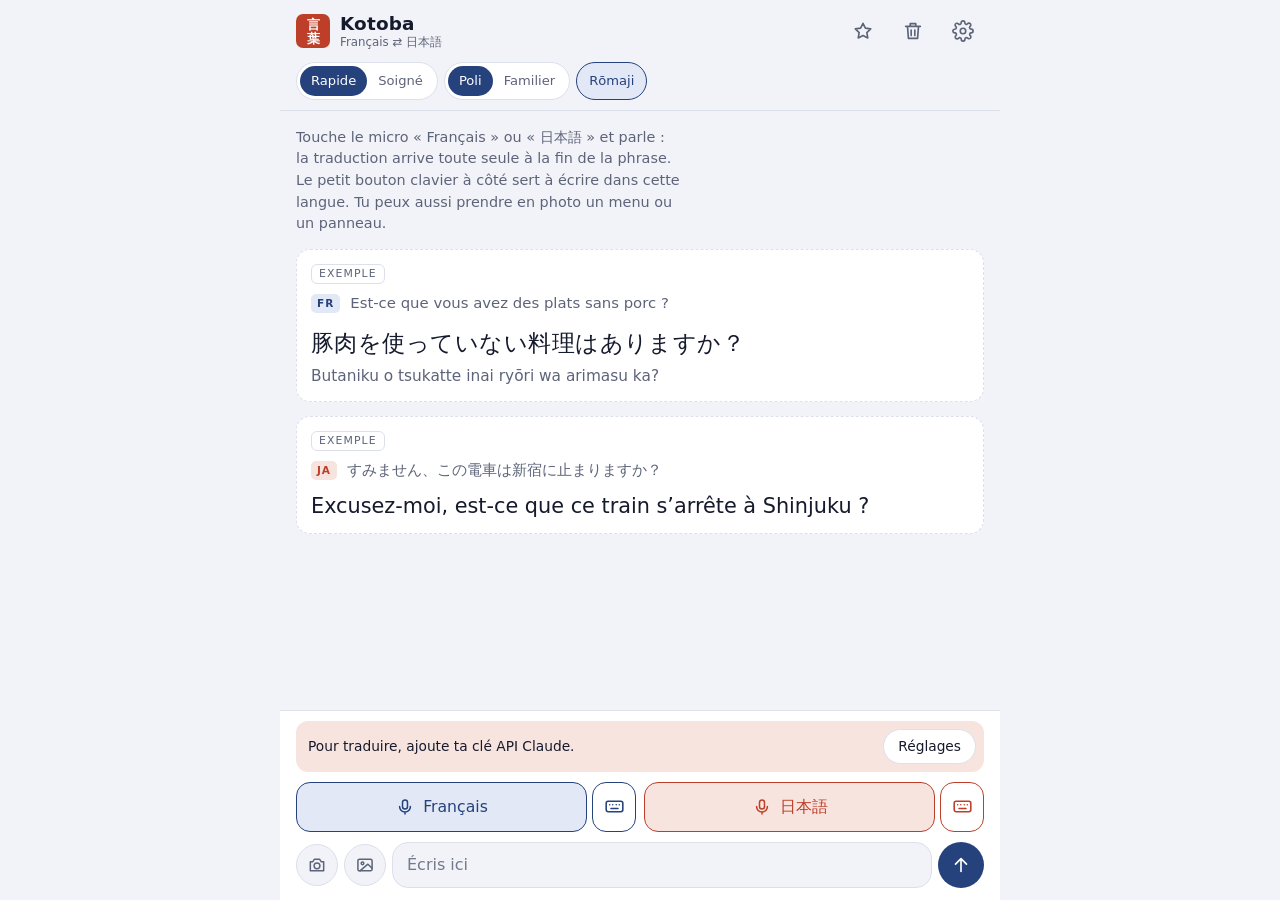
==== web/index.html @ 583528cf "Minuteur autour du micro, conseil pour les claviers Samsung, tout effacer - Pendant la dictée, le co" ====
<!doctype html>
<html lang="fr">
<head>
<meta charset="utf-8">
<meta name="viewport" content="width=device-width, initial-scale=1, viewport-fit=cover, interactive-widget=resizes-content">
<meta http-equiv="Content-Security-Policy" content="default-src 'self'; script-src 'self'; style-src 'self' https://fonts.googleapis.com; font-src https://fonts.gstatic.com; img-src 'self' blob: data:; connect-src https://api.anthropic.com">
<meta name="theme-color" content="#F2F3F8" media="(prefers-color-scheme: light)">
<meta name="theme-color" content="#0E1120" media="(prefers-color-scheme: dark)">
<title>Kotoba</title>
<link rel="preconnect" href="https://fonts.googleapis.com">
<link rel="preconnect" href="https://fonts.gstatic.com" crossorigin>
<link rel="stylesheet" href="https://fonts.googleapis.com/css2?family=Zen+Kaku+Gothic+New:wght@400;500;700&display=swap">
<link rel="stylesheet" href="https://fonts.googleapis.com/css2?family=Shippori+Mincho+B1:wght@800&text=%E8%A8%80%E8%91%89&display=swap">
<link rel="stylesheet" href="app.css">
</head>
<body>
<div class="app">
  <header class="top band">
    <div class="brandrow">
      <span class="seal" aria-hidden="true"><span><b>言</b><b>葉</b></span></span>
      <div class="brand"><span class="name">Kotoba</span><span class="pair">Français ⇄ <span lang="ja">日本語</span></span></div>
      <span class="spacer"></span>
      <button id="favBtn" class="icon-btn" type="button" aria-pressed="false" aria-label="Afficher seulement les favoris"></button>
      <button id="clearBtn" class="icon-btn" type="button" aria-label="Effacer les messages"></button>
      <button id="setBtn" class="icon-btn" type="button" aria-label="Réglages"></button>
    </div>
    <div id="confirm" class="confirm" hidden>
      <span>Effacer les messages ?</span>
      <span class="spacer"></span>
      <button id="cancelClear" class="txt-btn" type="button">Annuler</button>
      <button id="keepFavs" class="txt-btn" type="button">Garder les favoris</button>
      <button id="doClear" class="txt-btn danger" type="button">Tout effacer</button>
    </div>
    <div class="prefs" role="group" aria-label="Réglages de traduction">
      <div class="seg" role="group" aria-label="Vitesse de traduction">
        <button type="button" id="tierQuick" data-pref="tier" data-val="quick">Rapide</button>
        <button type="button" id="tierCareful" data-pref="tier" data-val="careful">Soigné</button>
      </div>
      <div class="seg" role="group" aria-label="Registre du japonais">
        <button type="button" id="regPolite" data-pref="polite" data-val="1">Poli</button>
        <button type="button" id="regCasual" data-pref="polite" data-val="0">Familier</button>
      </div>
      <button type="button" id="romajiBtn" class="chip" aria-pressed="true">Rōmaji</button>
    </div>
  </header>

  <main id="thread" class="thread band"></main>

  <footer class="composer band">
    <div id="banner" class="banner" hidden>
      <span id="bannerText"></span>
      <button id="bannerBtn" class="txt-btn" type="button">Réglages</button>
    </div>
    <div class="speakers" role="group" aria-label="Parler ou écrire">
      <div class="spk-pair fr">
        <button type="button" class="spk" data-mic="fr" aria-pressed="false"><span class="ico"></span><span class="lbl">Français</span></button>
        <button type="button" class="kbd" data-kbd="fr" aria-label="Écrire en français"></button>
      </div>
      <div class="spk-pair ja" lang="ja">
        <button type="button" class="spk" data-mic="ja" aria-pressed="false"><span class="ico"></span><span class="lbl">日本語</span></button>
        <button type="button" class="kbd" data-kbd="ja" aria-label="日本語で入力"></button>
      </div>
    </div>
    <form id="form" class="field" autocomplete="off">
      <label id="cameraBtn" class="round photo" for="cameraInput" role="button" tabindex="0" aria-label="Prendre une photo"></label>
      <input id="cameraInput" class="vh" type="file" accept="image/*" capture="environment" tabindex="-1">
      <label id="galleryBtn" class="round photo" for="galleryInput" role="button" tabindex="0" aria-label="Choisir une photo dans la galerie"></label>
      <input id="galleryInput" class="vh" type="file" accept="image/*" tabindex="-1">
      <textarea id="src" rows="1" enterkeyhint="send" aria-label="Texte à traduire"></textarea>
      <button type="submit" id="sendBtn" class="round send" aria-label="Traduire"></button>
    </form>
  </footer>
</div>

<div id="show" class="show" role="dialog" aria-modal="true" aria-label="Traduction en grand" hidden>
  <button id="closeShow" class="icon-btn close" type="button" aria-label="Fermer"></button>
  <div class="big">
    <p id="showFrom" class="from"></p>
    <p id="showTr" class="bigtr"></p>
    <p id="showRo" class="bigro"></p>
  </div>
  <div class="showacts"><button id="showSpeak" class="txt-btn" type="button"></button></div>
</div>

<div id="settings" class="panel" role="dialog" aria-modal="true" aria-labelledby="setTitle" hidden>
  <div class="panel-bar band">
    <h2 id="setTitle">Réglages</h2>
    <button id="closeSettings" class="icon-btn" type="button" aria-label="Fermer"></button>
  </div>
  <div class="panel-body band">
    <section class="set-block">
      <h3>Clé API Claude</h3>
      <p class="hint">Kotoba appelle Claude directement avec ta clé. Elle reste seulement sur ce téléphone.</p>
      <div class="keyrow">
        <input id="keyInput" type="password" autocomplete="off" autocapitalize="off" autocorrect="off" spellcheck="false" placeholder="sk-ant-…" aria-label="Clé API">
        <button id="keyShow" class="txt-btn" type="button">Afficher</button>
      </div>
      <label class="ws-label" for="wsInput">Workspace, seulement si ta clé n’est liée à aucun</label>
      <input id="wsInput" class="ws-input" type="text" autocomplete="off" autocapitalize="off" autocorrect="off" spellcheck="false" placeholder="wrkspc_… (sinon laisse vide)">
      <div class="set-acts">
        <button id="keyDelete" class="txt-btn" type="button">Supprimer</button>
        <button id="keySave" class="txt-btn primary" type="button">Enregistrer et tester</button>
      </div>
      <p id="keyStatus" class="key-status" role="status"></p>
      <ol class="steps">
        <li>Ouvre <a href="https://platform.claude.com/settings/keys" target="_blank" rel="noopener">platform.claude.com</a> et connecte-toi (même compte que Claude).</li>
        <li><a href="https://platform.claude.com/settings/billing" target="_blank" rel="noopener">Billing</a> : ajoute un peu de crédit. 5 $ suffisent pour des milliers de phrases.</li>
        <li>API Keys : « Create key ». Lie la clé à un workspace (par exemple Default), puis copie-la et colle-la ci-dessus.</li>
        <li>Clé déjà créée sans workspace ? Colle l’ID du workspace (colonne ID de la page <a href="https://platform.claude.com/settings/workspaces" target="_blank" rel="noopener">Workspaces</a>) dans le second champ.</li>
      </ol>
      <p class="hint">C’est facturé à l’usage, à part de ton abonnement Claude.</p>
    </section>
    <section class="set-block">
      <h3>Dictée</h3>
      <label class="range-row" for="silenceInput"><span>Fin de la dictée après un silence de</span><output id="silenceOut" for="silenceInput"></output></label>
      <input id="silenceInput" class="range" type="range" min="1" max="15" step="0.5">
      <p class="hint">Plus c’est long, plus tu peux faire de pauses en parlant. Touche à nouveau le micro pour finir tout de suite.</p>
      <details class="found">
        <summary>Journal de la dernière dictée (en cas de souci)</summary>
        <pre id="speechLog" class="log"></pre>
        <div class="set-acts"><button id="copyLog" class="txt-btn" type="button">Copier le journal</button></div>
      </details>
    </section>
    <section class="set-block">
      <h3>Consommation</h3>
      <p id="usageText" class="hint"></p>
      <div class="set-acts"><button id="usageReset" class="txt-btn" type="button">Remettre à zéro</button></div>
    </section>
    <section class="set-block">
      <h3>Modèles</h3>
      <p class="hint">Rapide : Claude Haiku 5.5. Soigné et photos : Claude Sonnet 5.5.</p>
    </section>
    <p id="version" class="hint version"></p>
  </div>
</div>

<div id="lensView" class="lensview" role="dialog" aria-modal="true" aria-label="Photo traduite" hidden>
  <div class="lv-bar">
    <button id="lvClose" class="icon-btn" type="button" aria-label="Fermer"></button>
    <p id="lvTitle" class="lv-title"></p>
    <button id="lvOrig" class="chip" type="button" aria-pressed="false">Original</button>
  </div>
  <div id="lvScroll" class="lv-scroll"><div id="lvWrap" class="lv-wrap"></div></div>
  <p class="lv-hint">Touche un texte pour le lire en entier.</p>
  <div class="lv-zoom">
    <button id="lvOut" type="button" aria-label="Dézoomer">−</button>
    <span id="lvLevel">×1</span>
    <button id="lvIn" type="button" aria-label="Zoomer">+</button>
  </div>
</div>

<div id="sheet" class="sheet" role="dialog" aria-label="Texte traduit" hidden>
  <div class="sheet-in band">
    <p id="sheetO" class="sheet-o" lang="ja"></p>
    <p id="sheetT" class="sheet-t" lang="fr"></p>
    <div class="sheet-acts">
      <button id="sheetSpeak" class="txt-btn" type="button">Écouter le japonais</button>
      <button id="sheetClose" class="txt-btn" type="button">Fermer</button>
    </div>
  </div>
</div>

<div id="toast" class="toast" role="status" hidden></div>

<script src="app.js"></script>
</body>
</html>
---- web/app.css ----
/* Layout: one-screen phone app — header with brand and settings, scrolling thread of translation cards, composer docked at the bottom with the two microphone keys */
:root{
  --paper:#F2F3F8; --surface:#FFFFFF; --ink:#151A2C; --muted:#5D6479; --line:#DCE0EB;
  --ai:#25427C; --ai-soft:#E2E8F5; --on-ai:#FFFFFF;
  --shu:#BD3F2A; --shu-soft:#F8E4DF; --on-shu:#FFFFFF;
  --danger:#B3261E; --on-danger:#FFFFFF;
  --f-ui:"Zen Kaku Gothic New","Hiragino Sans","Noto Sans JP","Noto Sans CJK JP","Yu Gothic",system-ui,sans-serif;
  --f-seal:"Shippori Mincho B1","Hiragino Mincho ProN","Yu Mincho","Noto Serif JP","Noto Serif CJK JP",serif;
  --r:14px;
  /* space taken by the status and navigation bars: the Android app sets these, browsers use env() */
  --inset-top:env(safe-area-inset-top,0px); --inset-bottom:env(safe-area-inset-bottom,0px);
  /* photo overlays and the photo viewer keep one look in both themes: they sit on a photograph */
  --ov-bg:rgba(248,249,252,.92); --ov-fg:#10131F; --ov-edge:rgba(16,19,31,.14);
  --viewer-bg:#0B0D16; --viewer-fg:#F2F3F8; --viewer-ctl:rgba(242,243,248,.14);
  color-scheme:light;
}
@media (prefers-color-scheme: dark){
  :root:not([data-theme="light"]){
    --paper:#0E1120; --surface:#171B2D; --ink:#E8EAF3; --muted:#9AA1B7; --line:#283049;
    --ai:#93ABEB; --ai-soft:#212A47; --on-ai:#0E1120;
    --shu:#EA7A63; --shu-soft:#3A2321; --on-shu:#0E1120;
    --danger:#F2B8B5; --on-danger:#0E1120;
    color-scheme:dark;
  }
}
:root[data-theme="dark"]{
  --paper:#0E1120; --surface:#171B2D; --ink:#E8EAF3; --muted:#9AA1B7; --line:#283049;
  --ai:#93ABEB; --ai-soft:#212A47; --on-ai:#0E1120;
  --shu:#EA7A63; --shu-soft:#3A2321; --on-shu:#0E1120;
  --danger:#F2B8B5; --on-danger:#0E1120;
  color-scheme:dark;
}
*{box-sizing:border-box}
html,body{height:100%;margin:0}
body{background:var(--paper);color:var(--ink);font-family:var(--f-ui);font-size:16px;line-height:1.5;overflow:hidden;-webkit-text-size-adjust:100%}
button{font:inherit;color:inherit;background:none;border:0;cursor:pointer;-webkit-tap-highlight-color:transparent}
:focus-visible{outline:2px solid var(--ai);outline-offset:2px}
svg{display:block}
a{color:var(--ai)}

.app{height:100%;max-width:720px;margin:0 auto;display:flex;flex-direction:column}
.band{padding-left:max(16px,env(safe-area-inset-left,0px));padding-right:max(16px,env(safe-area-inset-right,0px))}

/* Header */
.top{flex:none;padding-top:calc(10px + var(--inset-top));padding-bottom:10px;border-bottom:1px solid var(--line);display:flex;flex-direction:column;gap:10px}
.brandrow{display:flex;align-items:center;gap:8px}
.seal b{font-weight:800}
.seal{flex:none;width:34px;height:34px;border-radius:7px;background:var(--shu);color:var(--on-shu);display:grid;place-items:center;font-family:var(--f-seal);font-weight:800;font-size:13px;line-height:1}
.seal span{display:flex;flex-direction:column;align-items:center;gap:1px}
.brand{display:flex;flex-direction:column;line-height:1.2;min-width:0;margin-left:2px}
.name{font-weight:700;font-size:1.15rem;letter-spacing:.01em}
.pair{font-size:.74rem;color:var(--muted);white-space:nowrap}
.spacer{flex:1}
.icon-btn{flex:none;width:42px;height:42px;border-radius:12px;display:grid;place-items:center;color:var(--muted)}
.icon-btn svg{width:22px;height:22px}
.icon-btn[aria-pressed="true"]{background:var(--shu-soft);color:var(--shu)}
.icon-btn[aria-pressed="true"] svg path{fill:currentColor}
.prefs{display:flex;gap:6px;overflow-x:auto;scrollbar-width:none;margin-inline:-2px;padding-inline:2px}
.prefs::-webkit-scrollbar{display:none}
.seg{flex:none;display:inline-flex;background:var(--surface);border:1px solid var(--line);border-radius:999px;padding:3px}
.seg button{padding:5px 11px;border-radius:999px;font-size:.82rem;color:var(--muted);white-space:nowrap}
.seg button[aria-pressed="true"]{background:var(--ai);color:var(--on-ai);font-weight:500}
.chip{flex:none;border:1px solid var(--line);background:var(--surface);border-radius:999px;padding:5px 12px;font-size:.82rem;color:var(--muted);white-space:nowrap}
.chip[aria-pressed="true"]{border-color:var(--ai);color:var(--ai);background:var(--ai-soft);font-weight:500}
.confirm{display:flex;align-items:center;gap:8px;flex-wrap:wrap;font-size:.9rem;background:var(--surface);border:1px solid var(--line);border-radius:12px;padding:8px 8px 8px 12px}
.txt-btn{padding:6px 14px;border-radius:999px;border:1px solid var(--line);font-size:.86rem;background:var(--surface);color:var(--ink)}
.txt-btn.danger{background:var(--danger);color:var(--on-danger);border-color:transparent}
.txt-btn.primary{background:var(--ai);color:var(--on-ai);border-color:transparent;font-weight:500}
.txt-btn:disabled{opacity:.5;cursor:default}

/* Thread */
.thread{flex:1;min-height:0;overflow-y:auto;overscroll-behavior:contain;padding-block:16px 20px;display:flex;flex-direction:column;gap:14px}
.intro{margin:0;color:var(--muted);font-size:.9rem;max-width:42ch}
.card{flex:none;background:var(--surface);border:1px solid var(--line);border-radius:var(--r);padding:14px 14px 6px;display:flex;flex-direction:column;gap:10px;min-width:0}
.card.example{border-style:dashed}
.badge{align-self:flex-start;font-size:.68rem;letter-spacing:.1em;text-transform:uppercase;color:var(--muted);border:1px solid var(--line);border-radius:6px;padding:1px 7px;margin-bottom:-2px}
.src{display:flex;gap:10px;align-items:flex-start;color:var(--muted);font-size:.93rem;min-width:0}
.src p{margin:0;min-width:0;overflow-wrap:anywhere;white-space:pre-wrap}
.tag{flex:none;font-size:.66rem;font-weight:700;letter-spacing:.09em;padding:3px 6px;border-radius:5px;margin-top:2px;line-height:1.2}
.tag.fr{background:var(--ai-soft);color:var(--ai)}
.tag.ja{background:var(--shu-soft);color:var(--shu)}
.thumb{flex:none;width:64px;height:64px;object-fit:cover;border-radius:10px;border:1px solid var(--line)}
.out{display:flex;flex-direction:column;gap:4px;min-width:0;padding-bottom:6px}
.tr{margin:0;font-size:1.3rem;line-height:1.45;font-weight:500;overflow-wrap:anywhere;white-space:pre-wrap}
.out[lang="ja"] .tr{font-size:1.45rem;line-height:1.6;letter-spacing:.02em}
.ro{margin:0;color:var(--muted);font-size:.96rem;overflow-wrap:anywhere}
.rt{display:inline-flex;gap:2px;margin-left:8px;vertical-align:middle;border:1px solid var(--line);border-radius:999px;padding:2px;background:var(--paper)}
.rt button{min-width:34px;padding:3px 8px;border-radius:999px;font-size:.72rem;font-weight:700;letter-spacing:.06em;color:var(--muted)}
.rt button[aria-pressed="true"]{background:var(--shu-soft);color:var(--shu)}
.rt button[data-view="fr"][aria-pressed="true"]{background:var(--ai-soft);color:var(--ai)}
.note{margin:6px 0 0;font-size:.86rem;color:var(--muted);border-left:2px solid var(--shu);padding-left:10px}
.rows{display:flex;flex-direction:column;gap:10px}
.rows .lead{margin:0;font-weight:700;font-size:1.02rem}
.rows .plain{margin:0;color:var(--muted);font-size:.9rem}
.row{display:flex;flex-direction:column;gap:1px;min-width:0}
.row .orig{color:var(--muted);font-size:.9rem;overflow-wrap:anywhere}
.row .trl{font-size:1.06rem;font-weight:500;overflow-wrap:anywhere}
.dots{display:inline-flex;gap:6px;padding:8px 0 10px}
.dots i{width:7px;height:7px;border-radius:50%;background:var(--muted);animation:blink 1.1s infinite ease-in-out}
.dots i:nth-child(2){animation-delay:.18s}
.dots i:nth-child(3){animation-delay:.36s}
@keyframes blink{0%,80%,100%{opacity:.25}40%{opacity:1}}
.err{display:flex;align-items:center;gap:10px;flex-wrap:wrap;color:var(--danger);font-size:.9rem;padding-bottom:8px}
.acts{display:flex;flex-wrap:wrap;gap:2px;margin-inline:-8px;border-top:1px solid var(--line);padding-top:2px}
.act{display:inline-flex;align-items:center;gap:6px;padding:9px 8px;border-radius:10px;color:var(--muted);font-size:.8rem}
.act svg{width:19px;height:19px}
.act:active{background:var(--ai-soft)}
.act.on{color:var(--shu)}
.act.on svg path{fill:currentColor}

/* Composer */
.composer{flex:none;background:var(--surface);border-top:1px solid var(--line);padding-top:10px;padding-bottom:max(12px,var(--inset-bottom));display:flex;flex-direction:column;gap:10px}
.banner{display:flex;align-items:center;gap:10px;font-size:.86rem;padding:8px 8px 8px 12px;border-radius:12px;background:var(--shu-soft);color:var(--ink)}
.banner span{flex:1;min-width:0}
.speakers{display:grid;grid-template-columns:1fr 1fr;gap:8px}
/* each language: a wide microphone key and a small keyboard key */
.spk-pair{--accent:var(--ai);--accent-soft:var(--ai-soft);--on-accent:var(--on-ai);display:flex;gap:5px;min-width:0}
.spk-pair.ja{--accent:var(--shu);--accent-soft:var(--shu-soft);--on-accent:var(--on-shu)}
.spk{position:relative;flex:1;border:1.5px solid var(--accent);border-radius:14px;padding:12px 8px;font-size:.98rem;font-weight:500;color:var(--accent);background:var(--accent-soft);display:flex;align-items:center;justify-content:center;gap:8px;min-width:0;white-space:nowrap;overflow:hidden}
.kbd{flex:none;width:44px;border:1.5px solid var(--accent);border-radius:14px;color:var(--accent);background:var(--surface);display:grid;place-items:center}
.kbd svg{width:21px;height:21px}
.kbd:active{background:var(--accent-soft)}
.spk .lbl{overflow:hidden;text-overflow:ellipsis}
.spk svg{flex:none;width:20px;height:20px}
.spk.listening{background:var(--accent);color:var(--on-accent)}
/* countdown: the outline drains over the silence left before the dictation ends */
.spk svg.ring{position:absolute;inset:0;width:100%;height:100%;pointer-events:none;opacity:0}
.spk.listening svg.ring{opacity:1}
.spk.listening.ending svg.ring{opacity:0}
.ring rect{x:2.5px;y:2.5px;width:calc(100% - 5px);height:calc(100% - 5px);rx:11px;fill:none;stroke:var(--on-accent);stroke-width:3;stroke-dasharray:100;stroke-dashoffset:0}
.field{position:relative;display:flex;align-items:flex-end;gap:6px;margin:0}
.field textarea{flex:1;min-width:0;resize:none;border:1px solid var(--line);border-radius:16px;padding:11px 14px;font:inherit;font-size:1rem;line-height:1.4;max-height:150px;background:var(--paper);color:var(--ink)}
.field textarea::placeholder{color:var(--muted);opacity:.85}
.field textarea:focus{outline:none;border-color:var(--ai)}
.field textarea[readonly]{border-color:var(--ai)}
.field textarea[readonly][lang="ja"]{border-color:var(--shu)}
.round{flex:none;width:46px;height:46px;border-radius:50%;display:grid;place-items:center}
.round svg{width:22px;height:22px}
.photo{border:1px solid var(--line);background:var(--paper);color:var(--muted);cursor:pointer}
.vh{position:absolute;width:1px;height:1px;margin:-1px;padding:0;border:0;opacity:0;overflow:hidden;clip:rect(0 0 0 0);pointer-events:none}
.round.photo{width:42px;height:42px;margin-bottom:2px}
.round.photo svg{width:20px;height:20px}
.send{background:var(--ai);color:var(--on-ai)}
.send.ja{background:var(--shu);color:var(--on-shu)}
.send.stop{background:var(--ink);color:var(--paper)}
.send:disabled{opacity:.4;cursor:default}

/* Big view for showing the phone to someone */
.show{position:fixed;inset:0;z-index:20;background:var(--paper);display:flex;flex-direction:column;gap:12px;padding-top:calc(12px + var(--inset-top));padding-bottom:calc(20px + var(--inset-bottom));padding-left:max(20px,env(safe-area-inset-left,0px));padding-right:max(20px,env(safe-area-inset-right,0px))}
.show .close{align-self:flex-end}
.big{flex:1;min-height:0;overflow-y:auto;display:flex;flex-direction:column;justify-content:center;gap:16px}
.from{margin:0;font-size:.88rem;color:var(--muted)}
.bigtr{margin:0;font-size:clamp(1.9rem,8.5vw,3.4rem);line-height:1.45;font-weight:700;overflow-wrap:anywhere;white-space:pre-wrap}
.bigro{margin:0;font-size:1.1rem;color:var(--muted);overflow-wrap:anywhere}
.showacts{display:flex;justify-content:center}
.showacts .txt-btn{display:inline-flex;align-items:center;gap:8px;padding:10px 20px;font-size:1rem}
.showacts svg{width:20px;height:20px}

/* Settings */
.panel{position:fixed;inset:0;z-index:25;background:var(--paper);display:flex;flex-direction:column;padding-top:var(--inset-top);padding-bottom:var(--inset-bottom)}
.panel-bar{flex:none;display:flex;align-items:center;justify-content:space-between;gap:8px;padding-block:8px;border-bottom:1px solid var(--line)}
.panel-bar h2{margin:0;font-size:1.15rem}
.panel-body{flex:1;min-height:0;overflow-y:auto;padding-block:16px 28px;display:flex;flex-direction:column;gap:14px;max-width:720px;width:100%;margin:0 auto}
.set-block{background:var(--surface);border:1px solid var(--line);border-radius:var(--r);padding:14px;display:flex;flex-direction:column;gap:10px}
.set-block h3{margin:0;font-size:1rem}
.hint{margin:0;color:var(--muted);font-size:.88rem}
.keyrow{display:flex;gap:8px;align-items:center}
.keyrow input{flex:1;min-width:0;border:1px solid var(--line);border-radius:12px;padding:10px 12px;font:inherit;font-family:ui-monospace,"Roboto Mono",monospace;font-size:.9rem;background:var(--paper);color:var(--ink)}
.keyrow input:focus{outline:none;border-color:var(--ai)}
.ws-label{font-size:.84rem;color:var(--muted);margin-bottom:-4px}
.ws-input{width:100%;border:1px solid var(--line);border-radius:12px;padding:9px 12px;font:inherit;font-family:ui-monospace,"Roboto Mono",monospace;font-size:.88rem;background:var(--paper);color:var(--ink)}
.ws-input:focus{outline:none;border-color:var(--ai)}
.set-acts{display:flex;gap:8px;justify-content:flex-end;flex-wrap:wrap}
.key-status{margin:0;font-size:.9rem;min-height:1.35em}
.range-row{display:flex;justify-content:space-between;align-items:baseline;gap:12px;font-size:.92rem}
.range-row output{flex:none;font-weight:700;color:var(--ai);font-variant-numeric:tabular-nums}
.range{width:100%;accent-color:var(--ai);margin:0}
.log{margin:8px 0;max-height:240px;overflow:auto;padding:8px 10px;border-radius:10px;background:var(--paper);border:1px solid var(--line);font:.72rem/1.45 ui-monospace,"Roboto Mono",monospace;white-space:pre-wrap;overflow-wrap:anywhere;color:var(--ink)}
.key-status.ok{color:var(--ai)}
.key-status.bad{color:var(--danger)}
.steps{margin:0;padding-left:1.3em;font-size:.88rem;display:flex;flex-direction:column;gap:4px}
.version{text-align:center;font-size:.78rem}

.toast{position:fixed;left:50%;transform:translateX(-50%);bottom:calc(170px + var(--inset-bottom));z-index:50;background:var(--ink);color:var(--paper);padding:8px 16px;border-radius:999px;font-size:.88rem;max-width:calc(100% - 32px);text-align:center}

/* Photo translated in place */
.lens{display:flex;flex-direction:column;gap:8px;min-width:0}
.stage{position:relative;align-self:center;width:100%;max-width:100%;border-radius:10px;overflow:hidden;background:var(--line)}
.stage img{position:absolute;inset:0;width:100%;height:100%;max-width:none;display:block;object-fit:fill}
.layer{position:absolute;inset:0;transition:opacity .2s}
.stage.orig .layer{opacity:0;pointer-events:none}
.ov{position:absolute;display:flex;align-items:center;justify-content:center;padding:0 2px;background:var(--ov-bg);color:var(--ov-fg);border-radius:3px;box-shadow:0 0 0 1px var(--ov-edge);font-family:var(--f-ui);font-weight:500;line-height:1.08;text-align:center;overflow:hidden;-webkit-backdrop-filter:blur(4px);backdrop-filter:blur(4px)}
.ov span{display:block;width:100%;overflow-wrap:normal;word-break:normal}
.ov:focus-visible{outline:2px solid var(--shu);outline-offset:1px}
.stage.scan::after{content:"";position:absolute;left:0;right:0;top:0;height:3px;background:var(--ai);box-shadow:0 0 14px 3px var(--ai);animation:scan 1.8s ease-in-out infinite alternate}
@keyframes scan{from{top:0}to{top:calc(100% - 3px)}}
.lensbar{display:flex;align-items:center;gap:8px;flex-wrap:wrap}
.lensbar .status{flex:1;min-width:0;font-size:.85rem;color:var(--muted)}
.lensbar .chip, .lensbar .txt-btn{padding:5px 12px;font-size:.82rem}
.found summary{cursor:pointer;color:var(--muted);font-size:.88rem;padding:4px 0}
.found .rows{padding-top:8px}

/* Detail of one translated block */
.sheet{position:fixed;left:0;right:0;bottom:0;z-index:40;background:var(--surface);color:var(--ink);border-top:1px solid var(--line);border-radius:18px 18px 0 0;box-shadow:0 -10px 30px rgba(0,0,0,.25);padding-bottom:var(--inset-bottom)}
.sheet-in{max-width:720px;margin:0 auto;padding-block:14px 16px;display:flex;flex-direction:column;gap:6px}
.sheet-o{margin:0;color:var(--muted);font-size:.95rem;overflow-wrap:anywhere}
.sheet-t{margin:0;font-size:1.25rem;font-weight:500;overflow-wrap:anywhere}
.sheet-acts{display:flex;gap:8px;flex-wrap:wrap;justify-content:flex-end;padding-top:6px}

/* Full-screen photo viewer */
.lensview{position:fixed;inset:0;z-index:30;background:var(--viewer-bg);color:var(--viewer-fg);display:flex;flex-direction:column;padding-top:var(--inset-top);padding-bottom:var(--inset-bottom)}
.lv-bar{flex:none;display:flex;align-items:center;gap:8px;padding-block:6px;padding-left:max(8px,env(safe-area-inset-left,0px));padding-right:max(12px,env(safe-area-inset-right,0px))}
.lv-bar .icon-btn{color:var(--viewer-fg)}
.lv-title{flex:1;min-width:0;margin:0;font-weight:500;white-space:nowrap;overflow:hidden;text-overflow:ellipsis}
.lv-bar .chip{background:var(--viewer-ctl);border-color:transparent;color:var(--viewer-fg)}
.lv-bar .chip[aria-pressed="true"]{background:var(--viewer-fg);color:var(--viewer-bg)}
.lv-scroll{flex:1;min-height:0;overflow:auto;display:flex;-webkit-overflow-scrolling:touch}
.lv-wrap{flex:none;margin:auto}
.lv-wrap .stage{border-radius:0;width:100%}
.lv-zoom{position:absolute;right:max(16px,env(safe-area-inset-right,0px));bottom:calc(18px + var(--inset-bottom));display:flex;align-items:center;gap:2px;background:var(--viewer-fg);color:var(--viewer-bg);border-radius:999px;padding:4px}
.lv-zoom button{width:40px;height:40px;border-radius:50%;font-size:1.4rem;line-height:1;color:var(--viewer-bg)}
.lv-zoom span{min-width:3ch;text-align:center;font-size:.85rem;font-variant-numeric:tabular-nums}
.lv-hint{position:absolute;left:max(16px,env(safe-area-inset-left,0px));bottom:calc(30px + var(--inset-bottom));margin:0;font-size:.8rem;opacity:.75;max-width:55%}

[hidden]{display:none !important}

@media (prefers-reduced-motion: reduce){.dots i{animation:none;opacity:.6}.stage.scan::after{animation:none;top:0}.layer{transition:none}}
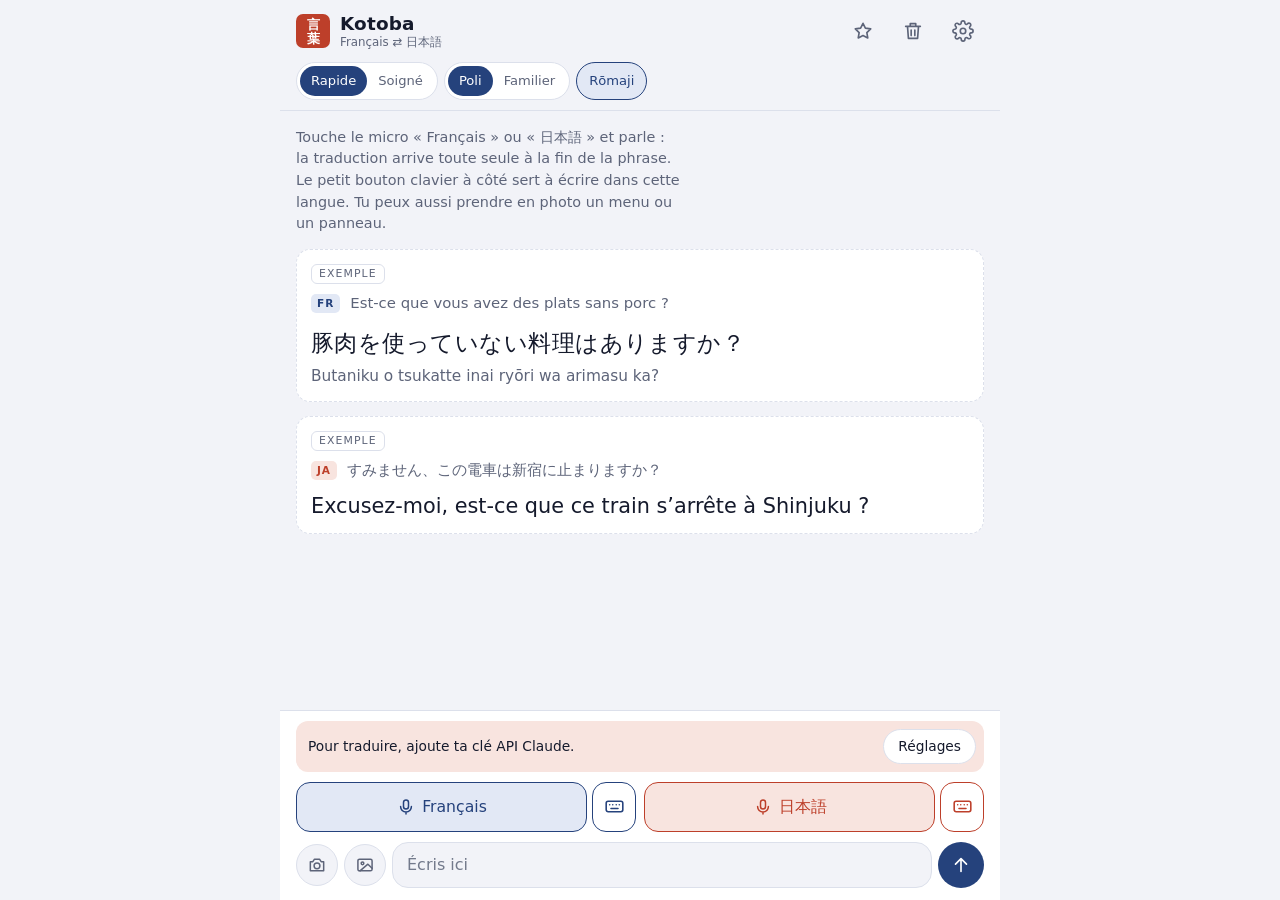
==== commit 3b08f5d7: "Mode Live : le japonais entendu autour, traduit phrase par phrase Un écran à part (bouton casque en " ====
--- a/web/index.html
+++ b/web/index.html
@@ -20,16 +20,16 @@
       <span class="seal" aria-hidden="true"><span><b>言</b><b>葉</b></span></span>
       <div class="brand"><span class="name">Kotoba</span><span class="pair">Français ⇄ <span lang="ja">日本語</span></span></div>
       <span class="spacer"></span>
+      <button id="liveBtn" class="icon-btn" type="button" aria-label="Live : traduire le japonais entendu autour de moi" hidden></button>
       <button id="favBtn" class="icon-btn" type="button" aria-pressed="false" aria-label="Afficher seulement les favoris"></button>
-      <button id="clearBtn" class="icon-btn" type="button" aria-label="Effacer les messages"></button>
+      <button id="clearBtn" class="icon-btn" type="button" aria-label="Effacer la conversation"></button>
       <button id="setBtn" class="icon-btn" type="button" aria-label="Réglages"></button>
     </div>
     <div id="confirm" class="confirm" hidden>
-      <span>Effacer les messages ?</span>
+      <span id="confirmText">Effacer la conversation ?</span>
       <span class="spacer"></span>
       <button id="cancelClear" class="txt-btn" type="button">Annuler</button>
-      <button id="keepFavs" class="txt-btn" type="button">Garder les favoris</button>
-      <button id="doClear" class="txt-btn danger" type="button">Tout effacer</button>
+      <button id="doClear" class="txt-btn danger" type="button">Effacer</button>
     </div>
     <div class="prefs" role="group" aria-label="Réglages de traduction">
       <div class="seg" role="group" aria-label="Vitesse de traduction">
@@ -82,6 +82,18 @@
   <div class="showacts"><button id="showSpeak" class="txt-btn" type="button"></button></div>
 </div>
 
+<div id="live" class="panel live" role="dialog" aria-modal="true" aria-labelledby="liveTitle" hidden>
+  <div class="panel-bar band">
+    <div class="live-head"><h2 id="liveTitle">Live</h2><p id="liveState" class="live-state" role="status"></p></div>
+    <button id="liveClose" class="icon-btn" type="button" aria-label="Arrêter et fermer"></button>
+  </div>
+  <div id="liveList" class="live-list band"></div>
+  <div class="live-foot band">
+    <p id="livePartial" class="live-partial" lang="ja"></p>
+    <button id="liveToggle" class="live-toggle" type="button"></button>
+  </div>
+</div>
+
 <div id="settings" class="panel" role="dialog" aria-modal="true" aria-labelledby="setTitle" hidden>
   <div class="panel-bar band">
     <h2 id="setTitle">Réglages</h2>
@@ -122,6 +134,29 @@
       </details>
     </section>
     <section class="set-block">
+      <h3>Voix</h3>
+      <div class="set-row">
+        <span>Voix pour « Écouter »</span>
+        <div class="seg" role="group" aria-label="Voix">
+          <button type="button" data-voice="female">Femme</button>
+          <button type="button" data-voice="male">Homme</button>
+        </div>
+      </div>
+      <div class="set-acts">
+        <button id="tryFr" class="txt-btn" type="button">Écouter en français</button>
+        <button id="tryJa" class="txt-btn" type="button" lang="ja">日本語で聞く</button>
+      </div>
+      <p id="voiceInfo" class="hint"></p>
+    </section>
+    <section class="set-block">
+      <h3>Clavier</h3>
+      <div class="set-row">
+        <label for="kanaInput">Japonais tapé en rōmaji → かな</label>
+        <input id="kanaInput" class="switch" type="checkbox">
+      </div>
+      <p class="hint">Pour les claviers qui ne passent pas en japonais tout seuls, comme celui de Samsung : avec le bouton clavier 日本語, on tape « arigatou » et Kotoba écrit ありがとう. Il s’active tout seul quand le clavier reste en alphabet.</p>
+    </section>
+    <section class="set-block">
       <h3>Consommation</h3>
       <p id="usageText" class="hint"></p>
       <div class="set-acts"><button id="usageReset" class="txt-btn" type="button">Remettre à zéro</button></div>
@@ -138,6 +173,7 @@
   <div class="lv-bar">
     <button id="lvClose" class="icon-btn" type="button" aria-label="Fermer"></button>
     <p id="lvTitle" class="lv-title"></p>
+    <button id="lvTurn" class="icon-btn" type="button" aria-label="Tourner la photo"></button>
     <button id="lvOrig" class="chip" type="button" aria-pressed="false">Original</button>
   </div>
   <div id="lvScroll" class="lv-scroll"><div id="lvWrap" class="lv-wrap"></div></div>
--- a/web/app.css
+++ b/web/app.css
@@ -10,7 +10,7 @@
   /* space taken by the status and navigation bars: the Android app sets these, browsers use env() */
   --inset-top:env(safe-area-inset-top,0px); --inset-bottom:env(safe-area-inset-bottom,0px);
   /* photo overlays and the photo viewer keep one look in both themes: they sit on a photograph */
-  --ov-bg:rgba(248,249,252,.92); --ov-fg:#10131F; --ov-edge:rgba(16,19,31,.14);
+  --ov-bg:rgba(248,249,252,.95); --ov-fg:#10131F; --ov-edge:rgba(16,19,31,.14);
   --viewer-bg:#0B0D16; --viewer-fg:#F2F3F8; --viewer-ctl:rgba(242,243,248,.14);
   color-scheme:light;
 }
@@ -49,7 +49,7 @@
 .seal span{display:flex;flex-direction:column;align-items:center;gap:1px}
 .brand{display:flex;flex-direction:column;line-height:1.2;min-width:0;margin-left:2px}
 .name{font-weight:700;font-size:1.15rem;letter-spacing:.01em}
-.pair{font-size:.74rem;color:var(--muted);white-space:nowrap}
+.pair{font-size:.74rem;color:var(--muted)}
 .spacer{flex:1}
 .icon-btn{flex:none;width:42px;height:42px;border-radius:12px;display:grid;place-items:center;color:var(--muted)}
 .icon-btn svg{width:22px;height:22px}
@@ -116,11 +116,14 @@
 /* each language: a wide microphone key and a small keyboard key */
 .spk-pair{--accent:var(--ai);--accent-soft:var(--ai-soft);--on-accent:var(--on-ai);display:flex;gap:5px;min-width:0}
 .spk-pair.ja{--accent:var(--shu);--accent-soft:var(--shu-soft);--on-accent:var(--on-shu)}
-.spk{position:relative;flex:1;border:1.5px solid var(--accent);border-radius:14px;padding:12px 8px;font-size:.98rem;font-weight:500;color:var(--accent);background:var(--accent-soft);display:flex;align-items:center;justify-content:center;gap:8px;min-width:0;white-space:nowrap;overflow:hidden}
+.spk{position:relative;flex:1;border:1.5px solid var(--accent);border-radius:14px;padding:12px 8px;font-size:.98rem;font-weight:500;color:var(--accent);background:var(--accent-soft);display:flex;align-items:center;justify-content:center;gap:6px;min-width:0;white-space:nowrap;overflow:hidden}
 .kbd{flex:none;width:44px;border:1.5px solid var(--accent);border-radius:14px;color:var(--accent);background:var(--surface);display:grid;place-items:center}
 .kbd svg{width:21px;height:21px}
 .kbd:active{background:var(--accent-soft)}
-.spk .lbl{overflow:hidden;text-overflow:ellipsis}
+.spk .lbl{overflow:hidden;text-overflow:ellipsis;font-size:min(1em,17cqi)}
+/* narrow screen or large system font: the language name matters more than the icon */
+.spk{container-type:inline-size}
+@container (max-width:88px){.spk .ico{display:none}}
 .spk svg{flex:none;width:20px;height:20px}
 .spk.listening{background:var(--accent);color:var(--on-accent)}
 /* countdown: the outline drains over the silence left before the dictation ends */
@@ -148,7 +151,7 @@
 /* Big view for showing the phone to someone */
 .show{position:fixed;inset:0;z-index:20;background:var(--paper);display:flex;flex-direction:column;gap:12px;padding-top:calc(12px + var(--inset-top));padding-bottom:calc(20px + var(--inset-bottom));padding-left:max(20px,env(safe-area-inset-left,0px));padding-right:max(20px,env(safe-area-inset-right,0px))}
 .show .close{align-self:flex-end}
-.big{flex:1;min-height:0;overflow-y:auto;display:flex;flex-direction:column;justify-content:center;gap:16px}
+.big{flex:1;min-height:0;overflow-y:auto;display:flex;flex-direction:column;justify-content:safe center;gap:16px}
 .from{margin:0;font-size:.88rem;color:var(--muted)}
 .bigtr{margin:0;font-size:clamp(1.9rem,8.5vw,3.4rem);line-height:1.45;font-weight:700;overflow-wrap:anywhere;white-space:pre-wrap}
 .bigro{margin:0;font-size:1.1rem;color:var(--muted);overflow-wrap:anywhere}
@@ -158,6 +161,22 @@
 
 /* Settings */
 .panel{position:fixed;inset:0;z-index:25;background:var(--paper);display:flex;flex-direction:column;padding-top:var(--inset-top);padding-bottom:var(--inset-bottom)}
+/* Live: Japanese heard around, translated phrase by phrase (below Réglages, above the rest) */
+.live{z-index:22}
+.live-head{min-width:0}
+.live-head h2{margin:0}
+.live-state{margin:0;font-size:.82rem;color:var(--muted)}
+.live-list{flex:1;min-height:0;overflow-y:auto;display:flex;flex-direction:column;gap:14px;padding-block:16px}
+.live-list .intro{margin:auto 0}
+.lp{display:flex;flex-direction:column;gap:2px}
+.lp .fr{margin:0;font-size:1.3rem;font-weight:500;line-height:1.35}
+.lp .ja{margin:0;font-size:.85rem;color:var(--muted)}
+.lp.pending .fr{color:var(--muted)}
+.lp.error .fr{font-size:.95rem;color:var(--danger)}
+.live-foot{flex:none;display:flex;flex-direction:column;gap:10px;padding-block:10px 14px;border-top:1px solid var(--line)}
+.live-partial{margin:0;min-height:1.4em;font-size:.95rem;color:var(--muted);overflow:hidden;text-overflow:ellipsis;white-space:nowrap}
+.live-toggle{align-self:stretch;padding:14px;border-radius:14px;font-size:1.05rem;font-weight:500;background:var(--ai);color:var(--on-ai)}
+.live-toggle.stop{background:var(--danger);color:var(--on-danger)}
 .panel-bar{flex:none;display:flex;align-items:center;justify-content:space-between;gap:8px;padding-block:8px;border-bottom:1px solid var(--line)}
 .panel-bar h2{margin:0;font-size:1.15rem}
 .panel-body{flex:1;min-height:0;overflow-y:auto;padding-block:16px 28px;display:flex;flex-direction:column;gap:14px;max-width:720px;width:100%;margin:0 auto}
@@ -175,7 +194,14 @@
 .range-row{display:flex;justify-content:space-between;align-items:baseline;gap:12px;font-size:.92rem}
 .range-row output{flex:none;font-weight:700;color:var(--ai);font-variant-numeric:tabular-nums}
 .range{width:100%;accent-color:var(--ai);margin:0}
+.set-row{display:flex;align-items:center;justify-content:space-between;gap:12px;font-size:.92rem}
+.switch{flex:none;width:22px;height:22px;accent-color:var(--ai);margin:0}
 .log{margin:8px 0;max-height:240px;overflow:auto;padding:8px 10px;border-radius:10px;background:var(--paper);border:1px solid var(--line);font:.72rem/1.45 ui-monospace,"Roboto Mono",monospace;white-space:pre-wrap;overflow-wrap:anywhere;color:var(--ink)}
+.card.cut .tr,.card.cut .ro,.card.cut .rows,.card.cut .layer{opacity:.55}
+.wait{margin:0;color:var(--muted);font-size:.9rem}
+.ask{display:flex;align-items:center;gap:8px;flex-wrap:wrap;margin-top:8px;padding:8px 8px 8px 12px;border-radius:12px;background:var(--paper);border:1px solid var(--line);font-size:.88rem}
+.ask span{flex:1 0 100%}
+.ask .txt-btn:first-of-type{margin-left:auto}
 .key-status.ok{color:var(--ai)}
 .key-status.bad{color:var(--danger)}
 .steps{margin:0;padding-left:1.3em;font-size:.88rem;display:flex;flex-direction:column;gap:4px}
@@ -185,18 +211,20 @@
 
 /* Photo translated in place */
 .lens{display:flex;flex-direction:column;gap:8px;min-width:0}
-.stage{position:relative;align-self:center;width:100%;max-width:100%;border-radius:10px;overflow:hidden;background:var(--line)}
+.frame{position:relative;align-self:center;width:100%;max-width:100%;border-radius:10px;overflow:hidden;background:var(--line)}
+.stage{position:absolute;left:0;top:0;width:100%;overflow:hidden}
 .stage img{position:absolute;inset:0;width:100%;height:100%;max-width:none;display:block;object-fit:fill}
 .layer{position:absolute;inset:0;transition:opacity .2s}
 .stage.orig .layer{opacity:0;pointer-events:none}
-.ov{position:absolute;display:flex;align-items:center;justify-content:center;padding:0 2px;background:var(--ov-bg);color:var(--ov-fg);border-radius:3px;box-shadow:0 0 0 1px var(--ov-edge);font-family:var(--f-ui);font-weight:500;line-height:1.08;text-align:center;overflow:hidden;-webkit-backdrop-filter:blur(4px);backdrop-filter:blur(4px)}
-.ov span{display:block;width:100%;overflow-wrap:normal;word-break:normal}
+.ov{position:absolute;display:flex;align-items:center;justify-content:center;padding:0 2px;background:var(--ov-bg);color:var(--ov-fg);border-radius:3px;box-shadow:0 0 0 1px var(--ov-edge);font-family:var(--f-ui);font-weight:500;line-height:1.08;text-align:center;overflow:hidden}
+.ov span{display:block;flex:none;width:100%;overflow-wrap:normal;word-break:normal}
 .ov:focus-visible{outline:2px solid var(--shu);outline-offset:1px}
 .stage.scan::after{content:"";position:absolute;left:0;right:0;top:0;height:3px;background:var(--ai);box-shadow:0 0 14px 3px var(--ai);animation:scan 1.8s ease-in-out infinite alternate}
 @keyframes scan{from{top:0}to{top:calc(100% - 3px)}}
 .lensbar{display:flex;align-items:center;gap:8px;flex-wrap:wrap}
 .lensbar .status{flex:1;min-width:0;font-size:.85rem;color:var(--muted)}
 .lensbar .chip, .lensbar .txt-btn{padding:5px 12px;font-size:.82rem}
+.lensbar .turn{width:34px;height:34px}
 .found summary{cursor:pointer;color:var(--muted);font-size:.88rem;padding:4px 0}
 .found .rows{padding-top:8px}
 
@@ -216,7 +244,7 @@
 .lv-bar .chip[aria-pressed="true"]{background:var(--viewer-fg);color:var(--viewer-bg)}
 .lv-scroll{flex:1;min-height:0;overflow:auto;display:flex;-webkit-overflow-scrolling:touch}
 .lv-wrap{flex:none;margin:auto}
-.lv-wrap .stage{border-radius:0;width:100%}
+.lv-wrap .frame{border-radius:0;width:100%}
 .lv-zoom{position:absolute;right:max(16px,env(safe-area-inset-right,0px));bottom:calc(18px + var(--inset-bottom));display:flex;align-items:center;gap:2px;background:var(--viewer-fg);color:var(--viewer-bg);border-radius:999px;padding:4px}
 .lv-zoom button{width:40px;height:40px;border-radius:50%;font-size:1.4rem;line-height:1;color:var(--viewer-bg)}
 .lv-zoom span{min-width:3ch;text-align:center;font-size:.85rem;font-variant-numeric:tabular-nums}
